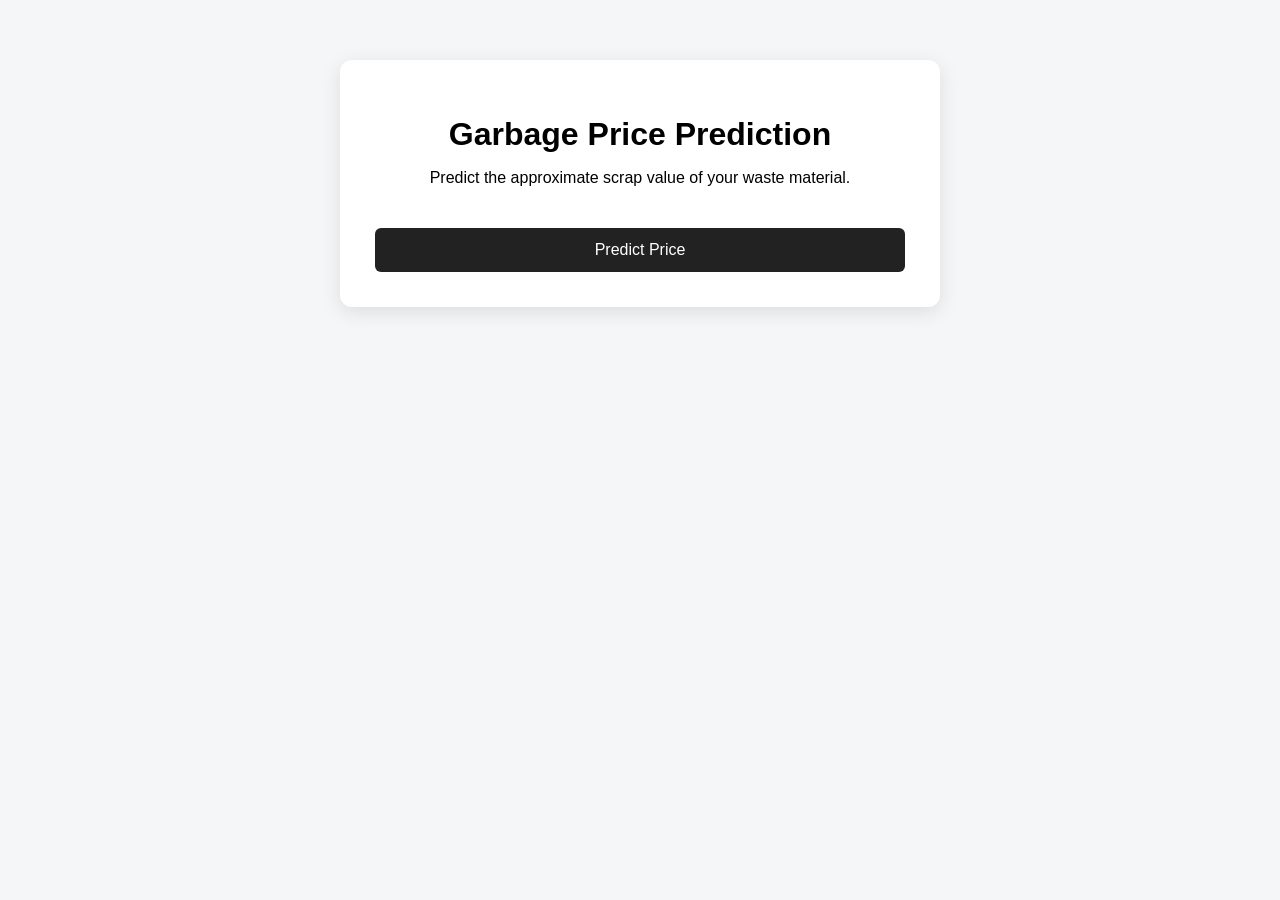
==== frontend/index.html @ f47e107c "Initial garbage price prediction project" ====
<!DOCTYPE html>
<html lang="en">

<head>
    <meta charset="UTF-8">

    <meta name="viewport"
          content="width=device-width, initial-scale=1.0">

    <title>Garbage Price Predictor</title>

    <link rel="stylesheet"
          href="css/style.css">
</head>

<body>

    <div class="container">

        <h1>Garbage Price Prediction</h1>

        <p>
            Predict the approximate scrap value of your waste
            material.
        </p>

        <a href="prediction.html">
            <button>
                Predict Price
            </button>
        </a>

    </div>

</body>

</html>
---- frontend/css/style.css ----
* {
    box-sizing: border-box;
}

body {
    margin: 0;
    font-family: Arial, sans-serif;
    background: #f4f6f8;
}

.container {
    width: 90%;
    max-width: 600px;
    margin: 60px auto;
    padding: 35px;
    background: white;
    border-radius: 12px;
    box-shadow: 0 5px 20px rgba(0, 0, 0, 0.1);
}

h1 {
    text-align: center;
    margin-bottom: 10px;
}

p {
    text-align: center;
}

form {
    margin-top: 30px;
}

label {
    display: block;
    margin-top: 15px;
    margin-bottom: 6px;
    font-weight: bold;
}

input,
select {
    width: 100%;
    padding: 12px;
    border: 1px solid #ccc;
    border-radius: 6px;
    font-size: 16px;
}

button {
    width: 100%;
    margin-top: 25px;
    padding: 13px;
    border: none;
    border-radius: 6px;
    background: #222;
    color: white;
    font-size: 16px;
    cursor: pointer;
}

button:hover {
    background: #444;
}

.result {
    margin-top: 25px;
    padding: 20px;
    border-radius: 8px;
    background: #f0f0f0;
}

.result p {
    text-align: left;
}
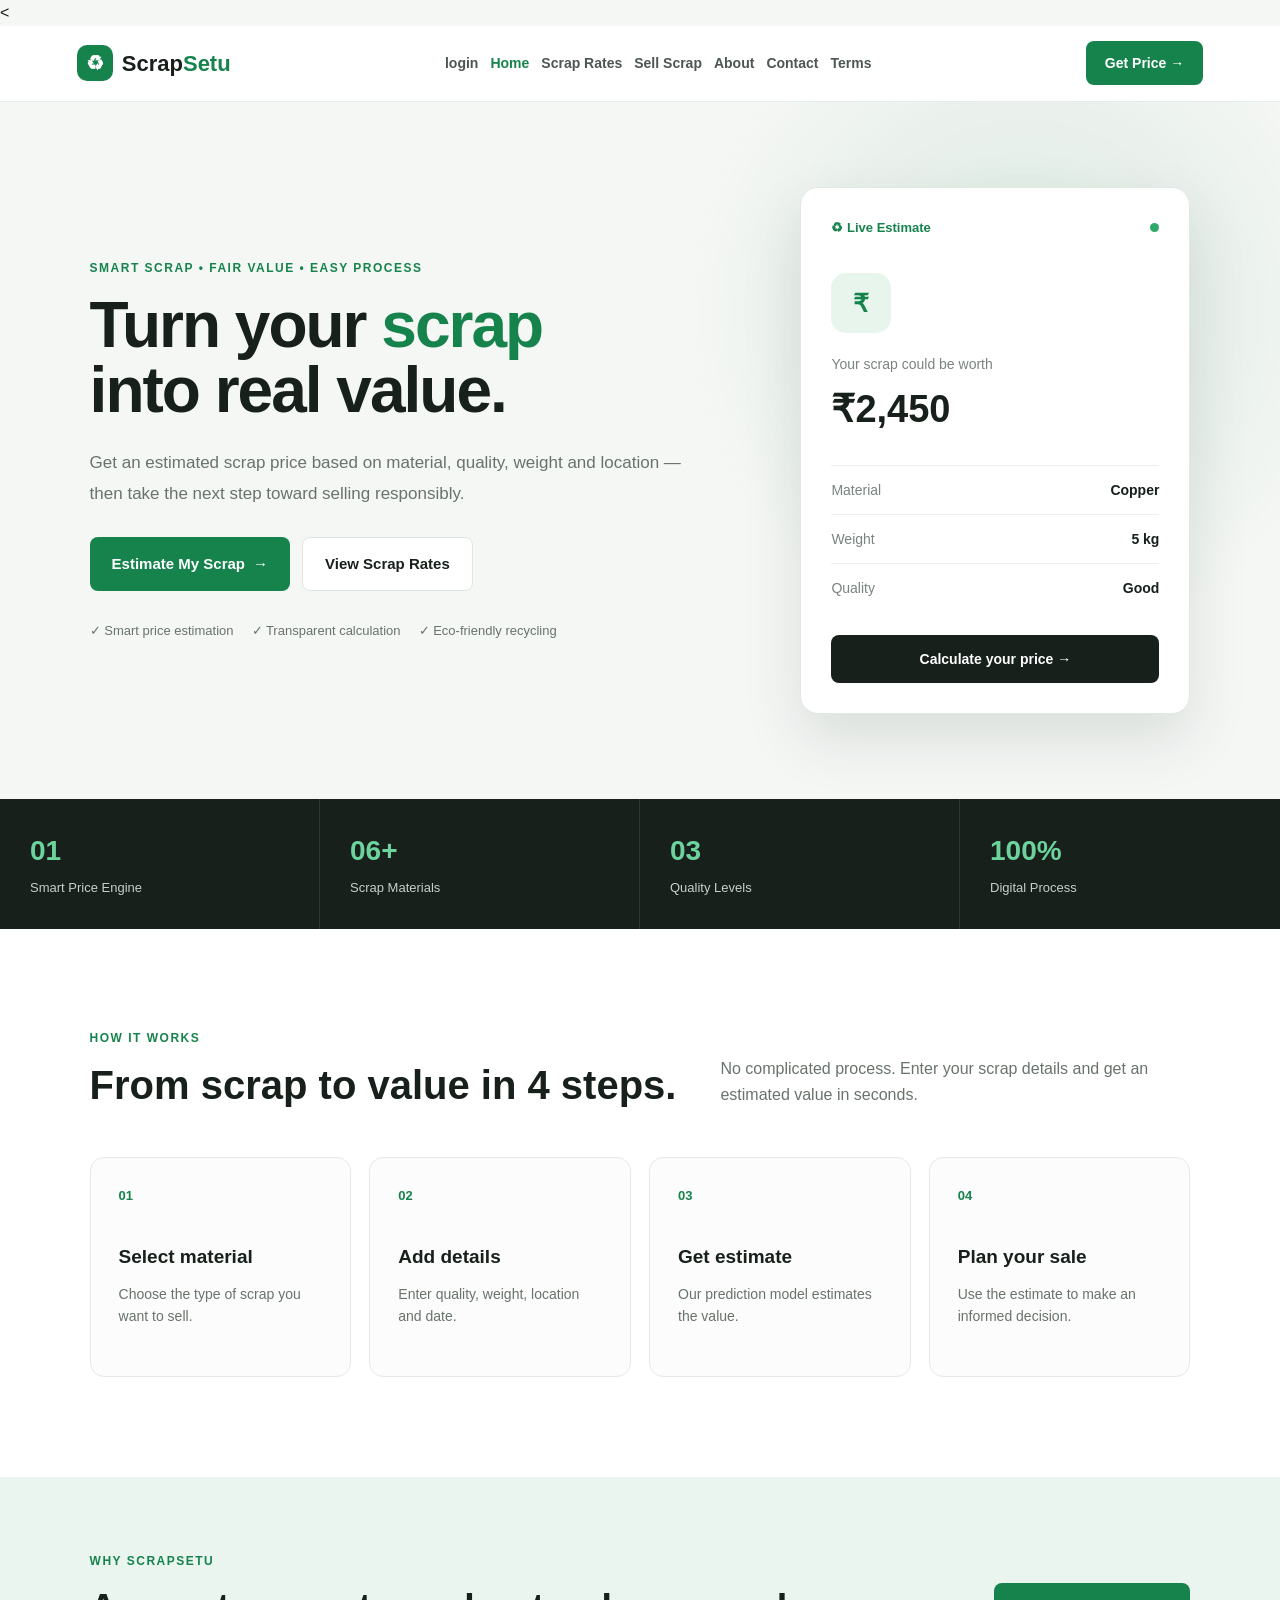
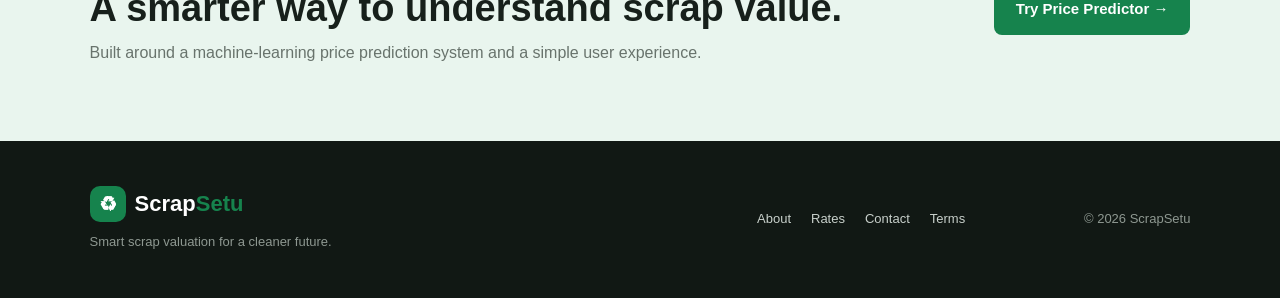
==== commit 55bf5a6b: "Updated project files" ====
--- a/frontend/index.html
+++ b/frontend/index.html
@@ -1,36 +1,581 @@
-<!DOCTYPE html>
+<<!DOCTYPE html>
 <html lang="en">
 
 <head>
+
     <meta charset="UTF-8">
 
-    <meta name="viewport"
-          content="width=device-width, initial-scale=1.0">
-
-    <title>Garbage Price Predictor</title>
-
-    <link rel="stylesheet"
-          href="css/style.css">
+    <meta
+        name="viewport"
+        content="width=device-width, initial-scale=1.0"
+    >
+
+    <title>ScrapSetu | Turn Scrap Into Value</title>
+
+    <link
+        rel="stylesheet"
+        href="css/style.css"
+    >
+
 </head>
 
+
 <body>
 
-    <div class="container">
-
-        <h1>Garbage Price Prediction</h1>
-
-        <p>
-            Predict the approximate scrap value of your waste
-            material.
-        </p>
-
-        <a href="prediction.html">
-            <button>
-                Predict Price
-            </button>
+    <!-- =========================
+         NAVBAR
+    ========================== -->
+
+    <header class="navbar">
+
+        <!-- Logo -->
+
+        <a
+            class="brand"
+            href="index.html"
+        >
+
+            <span class="brand-mark">
+                ♻
+            </span>
+
+            <span>
+                Scrap<span>Setu</span>
+            </span>
+
         </a>
 
-    </div>
+
+        <!-- Mobile Menu Button -->
+
+        <button
+            class="menu-toggle"
+            id="menuToggle"
+        >
+            ☰
+        </button>
+
+
+        <!-- Navigation -->
+
+        <nav id="navMenu">
+            <div class="hero-actions">
+
+                    <a
+                        
+                        href="login.html"
+                    >
+                    login
+                    </a>
+
+
+            <a
+                class="active"
+                href="index.html"
+            >
+                Home
+            </a>
+
+            <a href="rates.html">
+                Scrap Rates
+            </a>
+
+            <!-- <a href="prediction.html">
+                Sell Scrap
+            </a> -->
+            <a href="pickup.html">
+                Sell Scrap
+            </a>
+
+            <a href="about.html">
+                About
+            </a>
+
+            <a href="contact.html">
+                Contact
+            </a>
+
+            <a href="terms.html">
+                Terms
+            </a>
+
+        </nav>
+
+
+        <!-- Main CTA -->
+
+        <a
+            class="nav-cta"
+            href="prediction.html"
+        >
+            Get Price →
+        </a>
+         
+    </header>
+
+
+
+    <!-- =========================
+         MAIN CONTENT
+    ========================== -->
+
+    <main>
+       
+
+
+        <!-- =========================
+             HERO SECTION
+        ========================== -->
+
+        <section class="hero">
+
+            <div class="hero-content">
+
+                <div class="eyebrow">
+                    SMART SCRAP • FAIR VALUE • EASY PROCESS
+                </div>
+
+
+                <h1>
+                    Turn your
+                    <span>scrap</span>
+                    <br>
+                    into real value.
+                </h1>
+
+
+                <p>
+                    Get an estimated scrap price based on
+                    material, quality, weight and location —
+                    then take the next step toward selling
+                    responsibly.
+                </p>
+
+
+                <div class="hero-actions">
+
+                    <a
+                        class="btn btn-primary"
+                        href="prediction.html"
+                    >
+                        Estimate My Scrap
+                        <span>→</span>
+                    </a>
+
+
+                    <a
+                        class="btn btn-light"
+                        href="rates.html"
+                    >
+                        View Scrap Rates
+                    </a>
+
+                </div>
+
+
+                <div class="trust-row">
+
+                    <span>
+                        ✓ Smart price estimation
+                    </span>
+
+                    <span>
+                        ✓ Transparent calculation
+                    </span>
+
+                    <span>
+                        ✓ Eco-friendly recycling
+                    </span>
+
+                </div>
+
+            </div>
+
+
+
+            <!-- =========================
+                 ESTIMATE CARD
+            ========================== -->
+
+            <div class="hero-card">
+
+                <div class="card-top">
+
+                    <span>
+                        ♻ Live Estimate
+                    </span>
+
+                    <span class="dot"></span>
+
+                </div>
+
+
+                <div class="estimate-icon">
+                    ₹
+                </div>
+
+
+                <div class="muted">
+                    Your scrap could be worth
+                </div>
+
+
+                <!-- Demo/example value -->
+                <div class="big-price">
+                    ₹2,450
+                </div>
+
+
+                <div class="estimate-line">
+
+                    <span>
+                        Material
+                    </span>
+
+                    <strong>
+                        Copper
+                    </strong>
+
+                </div>
+
+
+                <div class="estimate-line">
+
+                    <span>
+                        Weight
+                    </span>
+
+                    <strong>
+                        5 kg
+                    </strong>
+
+                </div>
+
+
+                <div class="estimate-line">
+
+                    <span>
+                        Quality
+                    </span>
+
+                    <strong>
+                        Good
+                    </strong>
+
+                </div>
+
+
+                <a
+                    href="prediction.html"
+                    class="mini-btn"
+                >
+                    Calculate your price →
+                </a>
+
+            </div>
+
+        </section>
+
+
+
+        <!-- =========================
+             STATS
+        ========================== -->
+
+        <section class="stats">
+
+            <div>
+
+                <strong>
+                    01
+                </strong>
+
+                <span>
+                    Smart Price Engine
+                </span>
+
+            </div>
+
+
+            <div>
+
+                <strong>
+                    06+
+                </strong>
+
+                <span>
+                    Scrap Materials
+                </span>
+
+            </div>
+
+
+            <div>
+
+                <strong>
+                    03
+                </strong>
+
+                <span>
+                    Quality Levels
+                </span>
+
+            </div>
+
+
+            <div>
+
+                <strong>
+                    100%
+                </strong>
+
+                <span>
+                    Digital Process
+                </span>
+
+            </div>
+
+        </section>
+
+
+
+        <!-- =========================
+             HOW IT WORKS
+        ========================== -->
+
+        <section class="section">
+
+            <div class="section-heading">
+
+                <div>
+
+                    <div class="eyebrow">
+                        HOW IT WORKS
+                    </div>
+
+                    <h2>
+                        From scrap to value in 4 steps.
+                    </h2>
+
+                </div>
+
+
+                <p>
+                    No complicated process. Enter your
+                    scrap details and get an estimated
+                    value in seconds.
+                </p>
+
+            </div>
+
+
+
+            <div class="steps">
+
+
+                <!-- Step 1 -->
+
+                <article>
+
+                    <div class="step-no">
+                        01
+                    </div>
+
+                    <h3>
+                        Select material
+                    </h3>
+
+                    <p>
+                        Choose the type of scrap you
+                        want to sell.
+                    </p>
+
+                </article>
+
+
+
+                <!-- Step 2 -->
+
+                <article>
+
+                    <div class="step-no">
+                        02
+                    </div>
+
+                    <h3>
+                        Add details
+                    </h3>
+
+                    <p>
+                        Enter quality, weight,
+                        location and date.
+                    </p>
+
+                </article>
+
+
+
+                <!-- Step 3 -->
+
+                <article>
+
+                    <div class="step-no">
+                        03
+                    </div>
+
+                    <h3>
+                        Get estimate
+                    </h3>
+
+                    <p>
+                        Our prediction model
+                        estimates the value.
+                    </p>
+
+                </article>
+
+
+
+                <!-- Step 4 -->
+
+                <article>
+
+                    <div class="step-no">
+                        04
+                    </div>
+
+                    <h3>
+                        Plan your sale
+                    </h3>
+
+                    <p>
+                        Use the estimate to make
+                        an informed decision.
+                    </p>
+
+                </article>
+
+            </div>
+
+        </section>
+
+
+
+        <!-- =========================
+             WHY SCRAPSETU
+        ========================== -->
+
+        <section class="feature-band">
+
+            <div>
+
+                <div class="eyebrow">
+                    WHY SCRAPSETU
+                </div>
+
+
+                <h2>
+                    A smarter way to understand
+                    scrap value.
+                </h2>
+
+
+                <p>
+                    Built around a machine-learning
+                    price prediction system and a
+                    simple user experience.
+                </p>
+
+            </div>
+
+
+            <a
+                class="btn btn-primary"
+                href="prediction.html"
+            >
+                Try Price Predictor →
+            </a>
+
+        </section>
+
+    </main>
+
+
+
+    <!-- =========================
+         FOOTER
+    ========================== -->
+
+    <footer>
+
+
+        <!-- Footer Brand -->
+
+        <div>
+
+            <a
+                class="brand"
+                href="index.html"
+            >
+
+                <span class="brand-mark">
+                    ♻
+                </span>
+
+                <span>
+                    Scrap<span>Setu</span>
+                </span>
+
+            </a>
+
+
+            <p>
+                Smart scrap valuation for a cleaner future.
+            </p>
+
+        </div>
+
+
+
+        <!-- Footer Links -->
+
+        <div class="footer-links">
+
+            <a href="about.html">
+                About
+            </a>
+
+            <a href="rates.html">
+                Rates
+            </a>
+
+            <a href="contact.html">
+                Contact
+            </a>
+
+            <a href="terms.html">
+                Terms
+            </a>
+
+        </div>
+
+
+
+        <!-- Copyright -->
+
+        <div>
+            © 2026 ScrapSetu
+        </div>
+
+    </footer>
+
+
+
+    <!-- =========================
+         JAVASCRIPT
+    ========================== -->
+
+    <script src="js/script.js"></script>
 
 </body>
 
--- a/frontend/css/style.css
+++ b/frontend/css/style.css
@@ -1,75 +1,965 @@
+/* ================================
+   GLOBAL
+================================ */
+
 * {
     box-sizing: border-box;
 }
 
+html {
+    scroll-behavior: smooth;
+}
+
 body {
     margin: 0;
-    font-family: Arial, sans-serif;
-    background: #f4f6f8;
-}
+    font-family: Arial, Helvetica, sans-serif;
+    background: #f5f7f5;
+    color: #17201b;
+    line-height: 1.6;
+}
+
+a {
+    color: inherit;
+    text-decoration: none;
+}
+
+button,
+input,
+select,
+textarea {
+    font-family: inherit;
+}
+
+button {
+    cursor: pointer;
+}
+
+
+/* ================================
+   NAVBAR
+================================ */
+
+.navbar {
+    width: 100%;
+    height: 76px;
+    padding: 0 6%;
+    display: flex;
+    align-items: center;
+    justify-content: space-between;
+
+    background: #ffffff;
+    border-bottom: 1px solid #e7ebe8;
+
+    position: sticky;
+    top: 0;
+    z-index: 1000;
+}
+
+.brand {
+    display: flex;
+    align-items: center;
+    gap: 9px;
+
+    font-size: 22px;
+    font-weight: 800;
+    color: #17201b;
+}
+
+.brand > span:last-child > span {
+    color: #16834d;
+}
+
+.brand-mark {
+    width: 36px;
+    height: 36px;
+
+    display: flex;
+    align-items: center;
+    justify-content: center;
+
+    border-radius: 10px;
+    background: #16834d;
+    color: white;
+
+    font-size: 20px;
+}
+
+#navMenu {
+    display: flex;
+    align-items: center;
+    gap: 28px;
+}
+
+#navMenu a {
+    font-size: 14px;
+    font-weight: 600;
+    color: #4d5751;
+
+    transition: 0.2s ease;
+}
+
+#navMenu a:hover,
+#navMenu a.active {
+    color: #16834d;
+}
+
+.nav-cta {
+    padding: 11px 19px;
+
+    background: #16834d;
+    color: white !important;
+
+    border-radius: 8px;
+
+    font-size: 14px;
+    font-weight: 700;
+
+    transition: 0.2s ease;
+}
+
+.nav-cta:hover {
+    background: #116b3e;
+}
+
+.menu-toggle {
+    display: none;
+
+    width: auto;
+    margin: 0;
+    padding: 8px 12px;
+
+    background: #17201b;
+    color: white;
+
+    border: none;
+    border-radius: 7px;
+
+    font-size: 20px;
+}
+
+
+/* ================================
+   HERO
+================================ */
+
+.hero {
+    min-height: 620px;
+
+    padding: 85px 7%;
+
+    display: grid;
+    grid-template-columns: 1.15fr 0.85fr;
+    align-items: center;
+    gap: 70px;
+
+    background:
+        radial-gradient(circle at 80% 30%, rgba(22, 131, 77, 0.12), transparent 30%),
+        #f5f7f5;
+}
+
+.hero-content {
+    max-width: 720px;
+}
+
+.eyebrow {
+    margin-bottom: 15px;
+
+    color: #16834d;
+
+    font-size: 12px;
+    font-weight: 800;
+    letter-spacing: 1.5px;
+}
+
+.hero h1 {
+    margin: 0 0 25px;
+
+    text-align: left;
+
+    font-size: clamp(45px, 5vw, 72px);
+    line-height: 1.02;
+    letter-spacing: -2px;
+
+    color: #17201b;
+}
+
+.hero h1 span {
+    color: #16834d;
+}
+
+.hero-content > p {
+    max-width: 650px;
+
+    margin: 0 0 28px;
+
+    text-align: left;
+
+    color: #68736c;
+
+    font-size: 17px;
+    line-height: 1.8;
+}
+
+.hero-actions {
+    display: flex;
+    gap: 12px;
+    flex-wrap: wrap;
+}
+
+.btn {
+    display: inline-flex;
+    align-items: center;
+    justify-content: center;
+    gap: 8px;
+
+    padding: 14px 22px;
+
+    border-radius: 8px;
+
+    font-size: 15px;
+    font-weight: 700;
+
+    transition: 0.2s ease;
+}
+
+.btn-primary {
+    background: #16834d;
+    color: white;
+}
+
+.btn-primary:hover {
+    background: #116b3e;
+    transform: translateY(-1px);
+}
+
+.btn-light {
+    background: white;
+    color: #17201b;
+
+    border: 1px solid #dfe5e1;
+}
+
+.btn-light:hover {
+    border-color: #16834d;
+    color: #16834d;
+}
+
+.trust-row {
+    margin-top: 30px;
+
+    display: flex;
+    flex-wrap: wrap;
+    gap: 18px;
+
+    color: #68736c;
+
+    font-size: 13px;
+}
+
+
+/* ================================
+   HERO CARD
+================================ */
+
+.hero-card {
+    width: 100%;
+    max-width: 390px;
+
+    margin-left: auto;
+
+    padding: 30px;
+
+    background: white;
+
+    border: 1px solid #e2e8e3;
+    border-radius: 18px;
+
+    box-shadow:
+        0 25px 60px rgba(22, 50, 34, 0.12);
+}
+
+.card-top {
+    display: flex;
+    align-items: center;
+    justify-content: space-between;
+
+    color: #16834d;
+
+    font-size: 13px;
+    font-weight: 700;
+}
+
+.dot {
+    width: 9px;
+    height: 9px;
+
+    border-radius: 50%;
+
+    background: #31a86b;
+}
+
+.estimate-icon {
+    width: 60px;
+    height: 60px;
+
+    margin: 35px 0 20px;
+
+    display: flex;
+    align-items: center;
+    justify-content: center;
+
+    border-radius: 15px;
+
+    background: #e8f5ed;
+    color: #16834d;
+
+    font-size: 25px;
+    font-weight: 800;
+}
+
+.muted {
+    color: #7a847e;
+    font-size: 14px;
+}
+
+.big-price {
+    margin: 3px 0 25px;
+
+    color: #17201b;
+
+    font-size: 38px;
+    font-weight: 800;
+}
+
+.estimate-line {
+    padding: 13px 0;
+
+    display: flex;
+    align-items: center;
+    justify-content: space-between;
+
+    border-top: 1px solid #edf0ee;
+
+    font-size: 14px;
+}
+
+.estimate-line span {
+    color: #7a847e;
+}
+
+.estimate-line strong {
+    color: #17201b;
+}
+
+.mini-btn {
+    display: block;
+
+    margin-top: 22px;
+    padding: 13px;
+
+    border-radius: 8px;
+
+    background: #17201b;
+    color: white;
+
+    text-align: center;
+
+    font-size: 14px;
+    font-weight: 700;
+}
+
+.mini-btn:hover {
+    background: #16834d;
+}
+
+
+/* ================================
+   STATS
+================================ */
+
+.stats {
+    display: grid;
+    grid-template-columns: repeat(4, 1fr);
+
+    background: #17201b;
+    color: white;
+}
+
+.stats div {
+    min-height: 130px;
+
+    padding: 28px 30px;
+
+    display: flex;
+    flex-direction: column;
+    justify-content: center;
+
+    border-right: 1px solid rgba(255,255,255,0.1);
+}
+
+.stats div:last-child {
+    border-right: none;
+}
+
+.stats strong {
+    color: #6dd39d;
+
+    font-size: 28px;
+}
+
+.stats span {
+    margin-top: 4px;
+
+    color: #c6d0ca;
+
+    font-size: 13px;
+}
+
+
+/* ================================
+   GENERAL SECTION
+================================ */
+
+.section {
+    padding: 100px 7%;
+    background: white;
+}
+
+.section-heading {
+    margin-bottom: 50px;
+
+    display: flex;
+    align-items: flex-end;
+    justify-content: space-between;
+    gap: 40px;
+}
+
+.section-heading h2 {
+    margin: 0;
+
+    color: #17201b;
+
+    font-size: 40px;
+    line-height: 1.1;
+}
+
+.section-heading > p {
+    max-width: 470px;
+
+    margin: 0;
+
+    text-align: left;
+
+    color: #68736c;
+}
+
+
+/* ================================
+   STEPS
+================================ */
+
+.steps {
+    display: grid;
+    grid-template-columns: repeat(4, 1fr);
+    gap: 18px;
+}
+
+.steps article {
+    min-height: 220px;
+
+    padding: 28px;
+
+    border: 1px solid #e5eae6;
+    border-radius: 14px;
+
+    background: #fbfcfb;
+
+    transition: 0.2s ease;
+}
+
+.steps article:hover {
+    transform: translateY(-5px);
+
+    border-color: #b9dbc8;
+
+    box-shadow: 0 15px 35px rgba(22, 50, 34, 0.08);
+}
+
+.step-no {
+    margin-bottom: 35px;
+
+    color: #16834d;
+
+    font-size: 13px;
+    font-weight: 800;
+}
+
+.steps h3 {
+    margin: 0 0 10px;
+
+    color: #17201b;
+
+    font-size: 19px;
+}
+
+.steps p {
+    margin: 0;
+
+    text-align: left;
+
+    color: #68736c;
+
+    font-size: 14px;
+}
+
+
+/* ================================
+   FEATURE BAND
+================================ */
+
+.feature-band {
+    margin: 0;
+    padding: 75px 7%;
+
+    display: flex;
+    align-items: center;
+    justify-content: space-between;
+    gap: 40px;
+
+    background: #e9f5ee;
+}
+
+.feature-band h2 {
+    margin: 0 0 10px;
+
+    font-size: 38px;
+    line-height: 1.15;
+}
+
+.feature-band p {
+    margin: 0;
+
+    color: #68736c;
+
+    text-align: left;
+}
+
+
+/* ================================
+   FOOTER
+================================ */
+
+footer {
+    padding: 45px 7%;
+
+    display: grid;
+    grid-template-columns: 1.5fr 1fr auto;
+    align-items: center;
+    gap: 40px;
+
+    background: #111814;
+    color: #c8d0cb;
+}
+
+footer .brand {
+    color: white;
+}
+
+footer p {
+    margin: 10px 0 0;
+
+    color: #8e9891;
+
+    text-align: left;
+
+    font-size: 13px;
+}
+
+.footer-links {
+    display: flex;
+    justify-content: center;
+    gap: 20px;
+}
+
+.footer-links a {
+    color: #c8d0cb;
+
+    font-size: 13px;
+}
+
+.footer-links a:hover {
+    color: #6dd39d;
+}
+
+footer > div:last-child {
+    color: #8e9891;
+
+    font-size: 13px;
+}
+
+
+/* ================================
+   INNER PAGES
+   Prediction / Rates / Pickup /
+   Login / Register / Dashboard
+================================ */
 
 .container {
     width: 90%;
-    max-width: 600px;
-    margin: 60px auto;
+    max-width: 650px;
+
+    margin: 55px auto;
     padding: 35px;
+
     background: white;
-    border-radius: 12px;
-    box-shadow: 0 5px 20px rgba(0, 0, 0, 0.1);
-}
-
-h1 {
+
+    border-radius: 16px;
+
+    box-shadow:
+        0 10px 35px rgba(0, 0, 0, 0.08);
+}
+
+.container h1 {
+    margin-top: 0;
+    margin-bottom: 10px;
+
     text-align: center;
-    margin-bottom: 10px;
-}
-
-p {
-    text-align: center;
+
+    color: #17201b;
+}
+
+.container h2 {
+    margin-top: 10px;
+
+    color: #17201b;
+}
+
+.container p {
+    line-height: 1.6;
 }
 
 form {
-    margin-top: 30px;
+    margin-top: 25px;
 }
 
 label {
     display: block;
-    margin-top: 15px;
-    margin-bottom: 6px;
-    font-weight: bold;
+
+    margin-top: 16px;
+    margin-bottom: 7px;
+
+    color: #303a34;
+
+    font-size: 14px;
+    font-weight: 700;
 }
 
 input,
-select {
+select,
+textarea {
     width: 100%;
-    padding: 12px;
-    border: 1px solid #ccc;
-    border-radius: 6px;
-    font-size: 16px;
-}
-
-button {
+
+    padding: 13px;
+
+    border: 1px solid #d4dcd6;
+    border-radius: 8px;
+
+    background: white;
+
+    color: #17201b;
+
+    font-size: 15px;
+
+    outline: none;
+}
+
+input:focus,
+select:focus,
+textarea:focus {
+    border-color: #16834d;
+
+    box-shadow: 0 0 0 3px rgba(22, 131, 77, 0.1);
+}
+
+textarea {
+    min-height: 120px;
+    resize: vertical;
+}
+
+
+/* ================================
+   INNER PAGE BUTTONS
+================================ */
+
+.container button {
     width: 100%;
-    margin-top: 25px;
+
+    margin-top: 22px;
     padding: 13px;
+
     border: none;
-    border-radius: 6px;
-    background: #222;
+    border-radius: 8px;
+
+    background: #16834d;
     color: white;
-    font-size: 16px;
-    cursor: pointer;
-}
-
-button:hover {
-    background: #444;
-}
+
+    font-size: 15px;
+    font-weight: 700;
+
+    transition: 0.2s ease;
+}
+
+.container button:hover {
+    background: #116b3e;
+}
+
+
+/* ================================
+   RESULT
+================================ */
 
 .result {
     margin-top: 25px;
+    padding: 22px;
+
+    border: 1px solid #dfe9e2;
+    border-radius: 12px;
+
+    background: #f0f8f3;
+}
+
+.result p {
+    margin: 8px 0;
+
+    text-align: left;
+
+    color: #344039;
+}
+
+
+/* ================================
+   RATE / PICKUP CARDS
+================================ */
+
+.pickup-card,
+.rate-card {
+    margin-top: 15px;
     padding: 20px;
+
+    background: #f8faf8;
+
+    border: 1px solid #e2e8e3;
+
+    border-radius: 12px;
+}
+
+.pickup-card p,
+.rate-card p {
+    margin: 7px 0;
+
+    text-align: left;
+}
+
+
+/* ================================
+   AUTH MESSAGE
+================================ */
+
+#authMessage,
+#contactResult,
+#pickupResult {
+    margin-top: 18px;
+
+    padding: 12px;
+
     border-radius: 8px;
-    background: #f0f0f0;
-}
-
-.result p {
-    text-align: left;
+
+    text-align: center;
+}
+
+
+/* ================================
+   DASHBOARD
+================================ */
+
+.dashboard-buttons {
+    display: grid;
+    gap: 12px;
+}
+
+.dashboard-buttons button {
+    margin-top: 0;
+}
+
+
+/* ================================
+   MOBILE
+================================ */
+
+@media (max-width: 900px) {
+
+    .navbar {
+        padding: 0 5%;
+    }
+
+    #navMenu {
+        gap: 15px;
+    }
+
+    .hero {
+        grid-template-columns: 1fr;
+
+        padding: 65px 6%;
+    }
+
+    .hero-card {
+        margin: 0 auto;
+    }
+
+    .stats {
+        grid-template-columns: repeat(2, 1fr);
+    }
+
+    .steps {
+        grid-template-columns: repeat(2, 1fr);
+    }
+
+    .section-heading {
+        align-items: flex-start;
+        flex-direction: column;
+    }
+
+    footer {
+        grid-template-columns: 1fr;
+    }
+
+    .footer-links {
+        justify-content: flex-start;
+    }
+}
+
+
+@media (max-width: 650px) {
+
+    .navbar {
+        height: 68px;
+    }
+
+    .brand {
+        font-size: 19px;
+    }
+
+    .brand-mark {
+        width: 32px;
+        height: 32px;
+    }
+
+    .menu-toggle {
+        display: block;
+    }
+
+    #navMenu {
+        display: none;
+
+        position: absolute;
+
+        top: 68px;
+        left: 0;
+        right: 0;
+
+        padding: 20px;
+
+        flex-direction: column;
+        align-items: stretch;
+        gap: 0;
+
+        background: white;
+
+        border-bottom: 1px solid #e5eae6;
+    }
+
+    #navMenu.show {
+        display: flex;
+    }
+
+    #navMenu a {
+        padding: 12px 5%;
+    }
+
+    .nav-cta {
+        display: none;
+    }
+
+    .hero {
+        padding: 50px 5%;
+        gap: 40px;
+    }
+
+    .hero h1 {
+        font-size: 43px;
+    }
+
+    .hero-content > p {
+        font-size: 15px;
+    }
+
+    .hero-actions {
+        flex-direction: column;
+    }
+
+    .btn {
+        width: 100%;
+    }
+
+    .trust-row {
+        flex-direction: column;
+        gap: 8px;
+    }
+
+    .hero-card {
+        padding: 24px;
+    }
+
+    .stats {
+        grid-template-columns: 1fr 1fr;
+    }
+
+    .stats div {
+        min-height: 110px;
+        padding: 20px;
+    }
+
+    .section {
+        padding: 65px 5%;
+    }
+
+    .section-heading h2 {
+        font-size: 31px;
+    }
+
+    .steps {
+        grid-template-columns: 1fr;
+    }
+
+    .feature-band {
+        padding: 55px 5%;
+
+        align-items: flex-start;
+        flex-direction: column;
+    }
+
+    .feature-band h2 {
+        font-size: 30px;
+    }
+
+    footer {
+        padding: 40px 5%;
+    }
+
+    .container {
+        width: 92%;
+
+        margin: 30px auto;
+        padding: 25px 20px;
+    }
 }
